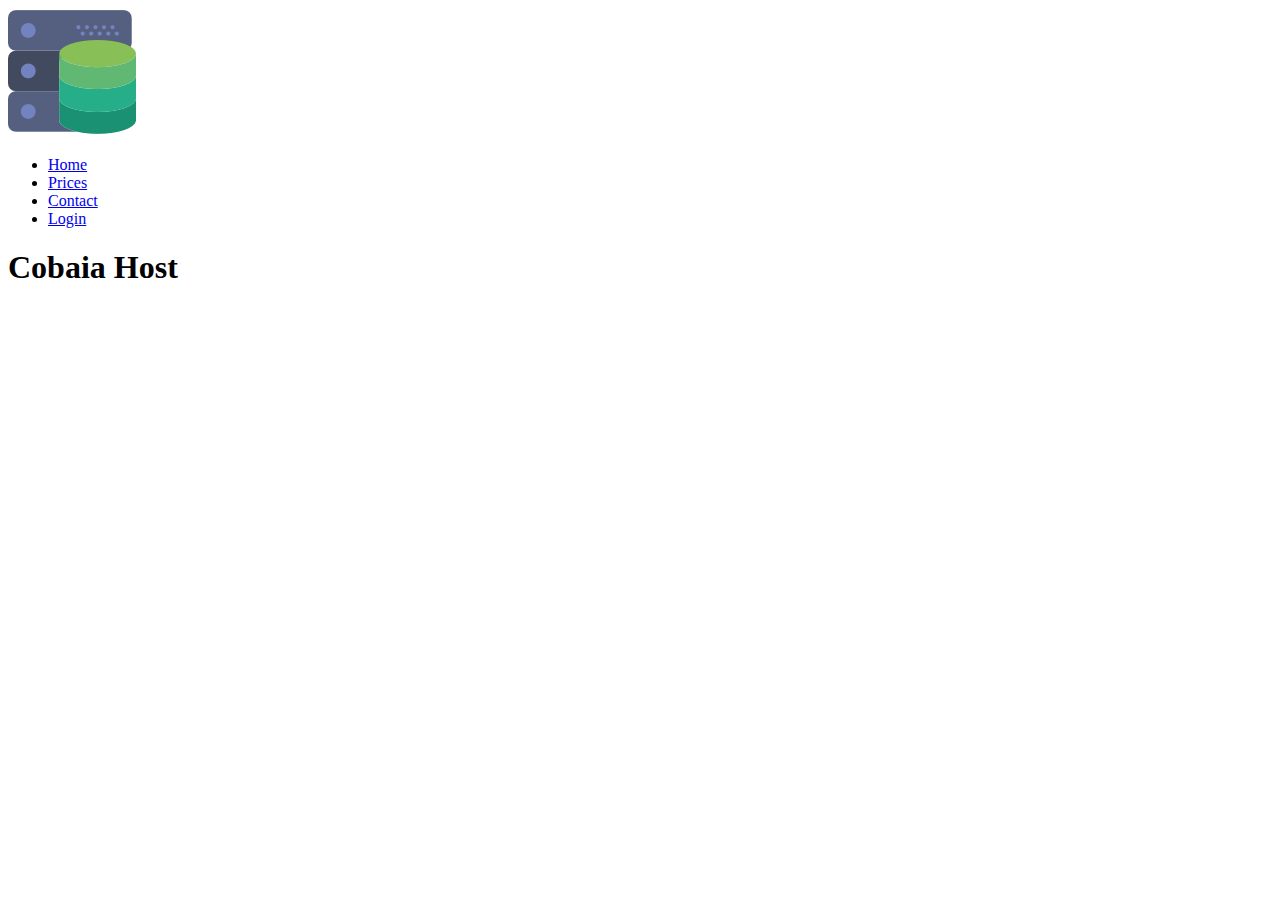
==== html-responsive/project/index.html @ 2829287e "making the project" ====
<!DOCTYPE html>
<html lang="en">
  <head>
    <meta charset="UTF-8" />
    <meta name="viewport" content="width=device-width, initial-scale=1.0" />
    <!-- icons -->
    <link
      rel="stylesheet"
      href="https://cdnjs.cloudflare.com/ajax/libs/font-awesome/6.4.2/css/all.min.css"
      integrity="sha512-z3gLpd7yknf1YoNbCzqRKc4qyor8gaKU1qmn+CShxbuBusANI9QpRohGBreCFkKxLhei6S9CQXFEbbKuqLg0DA=="
      crossorigin="anonymous"
      referrerpolicy="no-referrer"
    />
    <!-- style -->
    <link rel="stylesheet" href="css/style.css" />
    <title>Cobaia Host</title>
  </head>
  <body>
    <div class="container">
      <div class="navbar-container">
        <nav>
          <a href="#">
            <img src="img/cobaia-logo.png" alt="Cobaia Host" />
          </a>
          <ul class="navbar-items">
            <li>
              <a href="#">Home</a>
            </li>
            <li>
              <a href="#">Prices</a>
            </li>
            <li>
              <a href="#">Contact</a>
            </li>
            <li>
              <a href="#" class="default-btn">Login</a>
            </li>
          </ul>
        </nav>
        <main>
          <div class="main-banner">
            <h1>Cobaia Host</h1>
          </div>
        </main>
      </div>
    </div>
  </body>
</html>
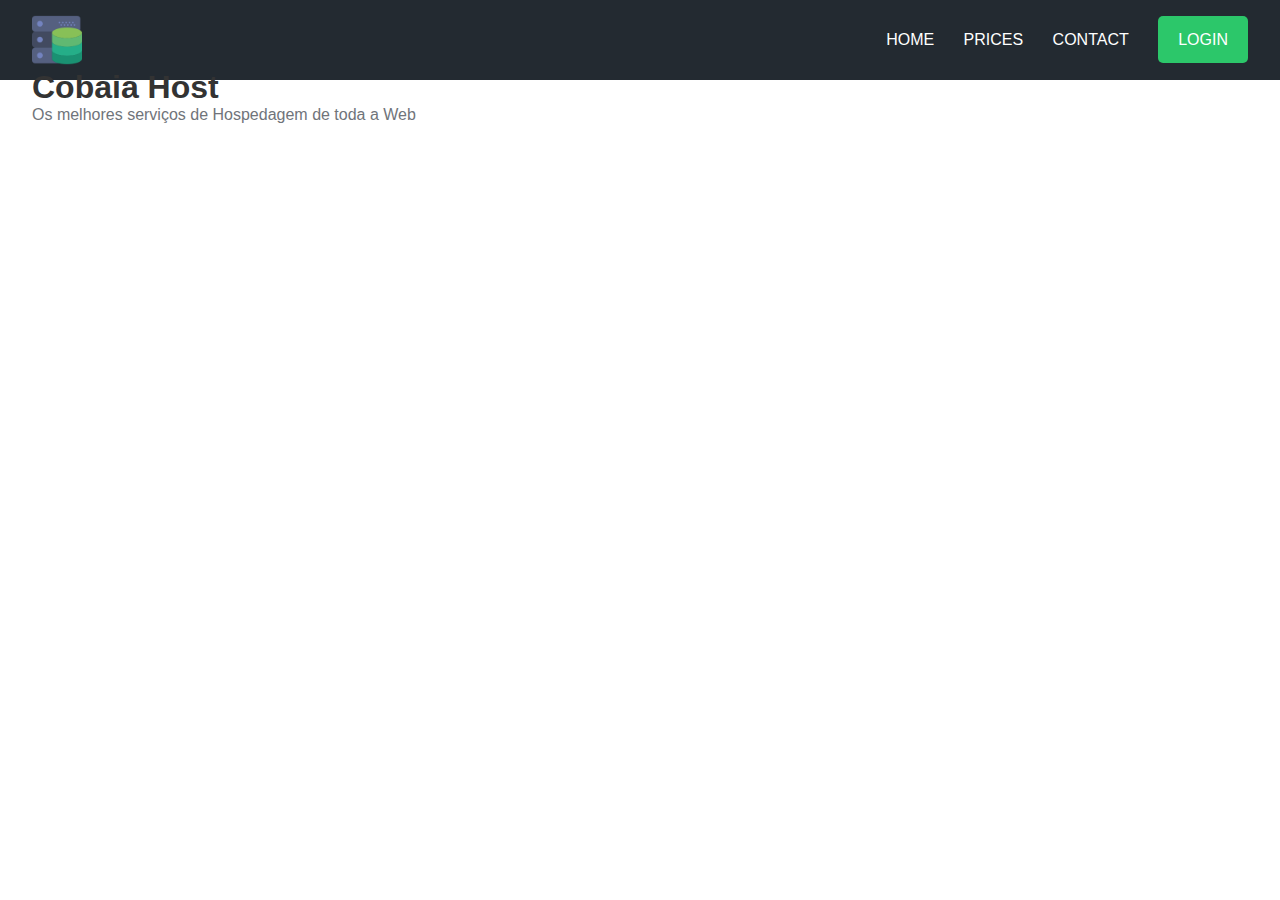
==== commit c28faefe: "Implementing navigation bar and applying initial styles" ====
--- a/html-responsive/project/index.html
+++ b/html-responsive/project/index.html
@@ -20,7 +20,7 @@
       <div class="navbar-container">
         <nav>
           <a href="#">
-            <img src="img/cobaia-logo.png" alt="Cobaia Host" />
+            <img src="img/cobaia-logo.png" class="logo" alt="Cobaia Host" />
           </a>
           <ul class="navbar-items">
             <li>
@@ -40,6 +40,7 @@
         <main>
           <div class="main-banner">
             <h1>Cobaia Host</h1>
+            <p>Os melhores serviços de Hospedagem de toda a Web</p>
           </div>
         </main>
       </div>
--- a/html-responsive/project/css/style.css
+++ b/html-responsive/project/css/style.css
@@ -0,0 +1,70 @@
+/* Geral */
+* {
+  margin: 0;
+  padding: 0;
+  font-family: Helvetica;
+  box-sizing: border-box;
+}
+
+h1,
+h2,
+h3 {
+  color: #333;
+}
+
+p {
+  color: #70747a;
+}
+
+/* Navbar */
+.navbar-container {
+  width: 100%;
+  height: 80px;
+  background-color: #232a31;
+  padding: 0 2rem;
+}
+
+nav {
+  position: relative;
+}
+
+.logo {
+  width: 50px;
+  margin-top: 15px;
+}
+
+.navbar-items {
+  position: absolute;
+  right: 0;
+  height: 80px;
+  line-height: 80px;
+  margin: 0;
+  display: inline-block;
+}
+
+.navbar-items li {
+  display: inline-block;
+  text-transform: uppercase;
+  margin-left: 25px;
+}
+
+.navbar-items a {
+  color: #fff;
+  text-decoration: none;
+  transition: 0.5s;
+}
+
+.navbar-items a:hover {
+  color: #ccc;
+}
+
+.default-btn {
+  padding: 15px 20px;
+  background-color: #2cc76a;
+  border-radius: 5px;
+}
+
+.navbar-items .default-btn:hover {
+  background-color: #22bb5f;
+  color: #fff;
+}
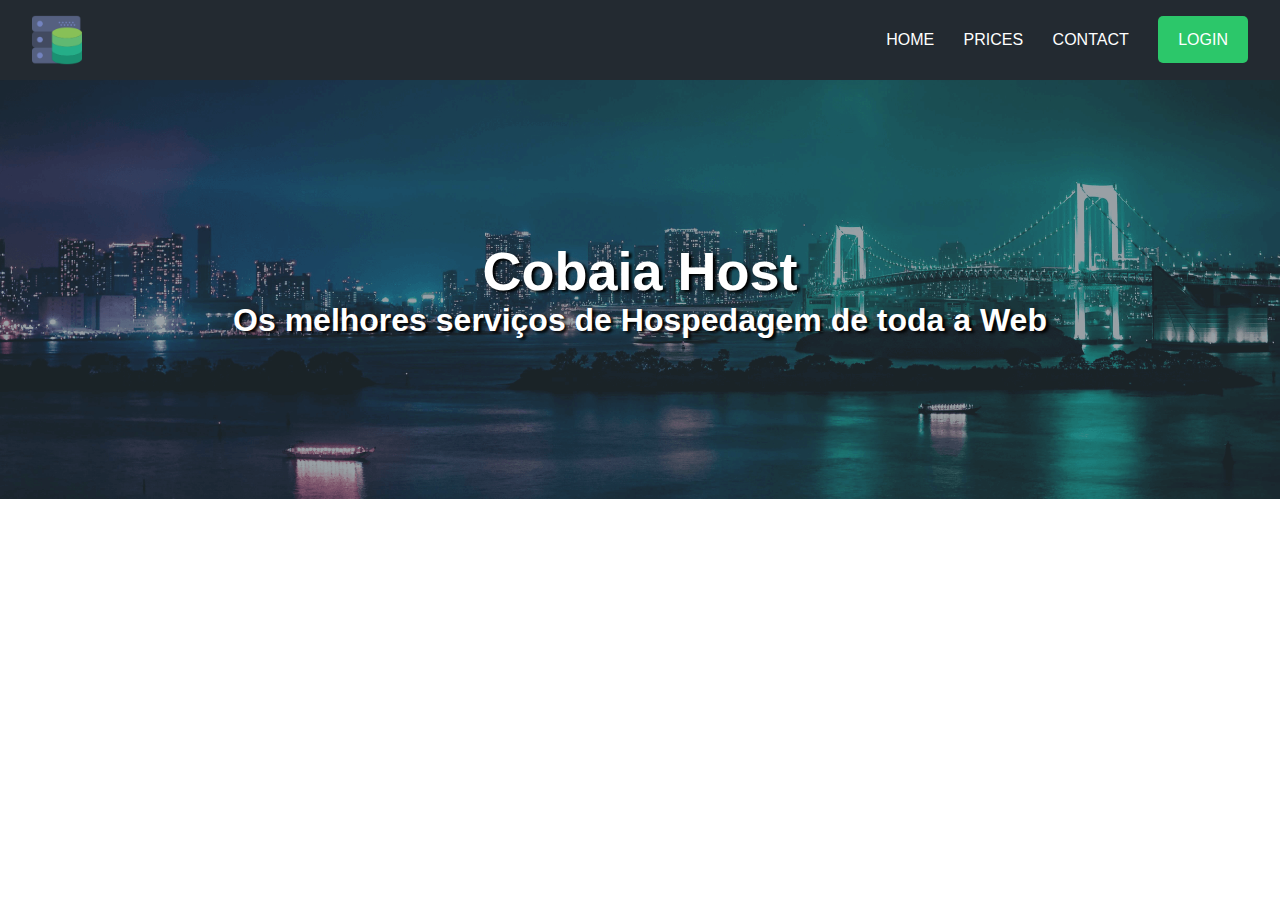
==== commit fa761c5d: "Project responsiveness: finalizing the main banner" ====
--- a/html-responsive/project/index.html
+++ b/html-responsive/project/index.html
@@ -37,13 +37,13 @@
             </li>
           </ul>
         </nav>
-        <main>
-          <div class="main-banner">
-            <h1>Cobaia Host</h1>
-            <p>Os melhores serviços de Hospedagem de toda a Web</p>
-          </div>
-        </main>
       </div>
+      <main>
+        <div class="main-banner">
+          <h1>Cobaia Host</h1>
+          <p>Os melhores serviços de Hospedagem de toda a Web</p>
+        </div>
+      </main>
     </div>
   </body>
 </html>
--- a/html-responsive/project/css/style.css
+++ b/html-responsive/project/css/style.css
@@ -68,3 +68,27 @@
   background-color: #22bb5f;
   color: #fff;
 }
+
+/* main banner */
+.main-banner {
+  background-image: url("../img/mainbanner.png");
+  background-size: cover;
+  background-position: center;
+  padding: 10rem 0;
+}
+
+.main-banner h1,
+.main-banner p {
+  color: #fff;
+  text-align: center;
+  font-weight: bold;
+  text-shadow: #000 3px 2px 3px;
+}
+
+.main-banner h1 {
+  font-size: 54px;
+}
+
+.main-banner p {
+  font-size: 32px;
+}
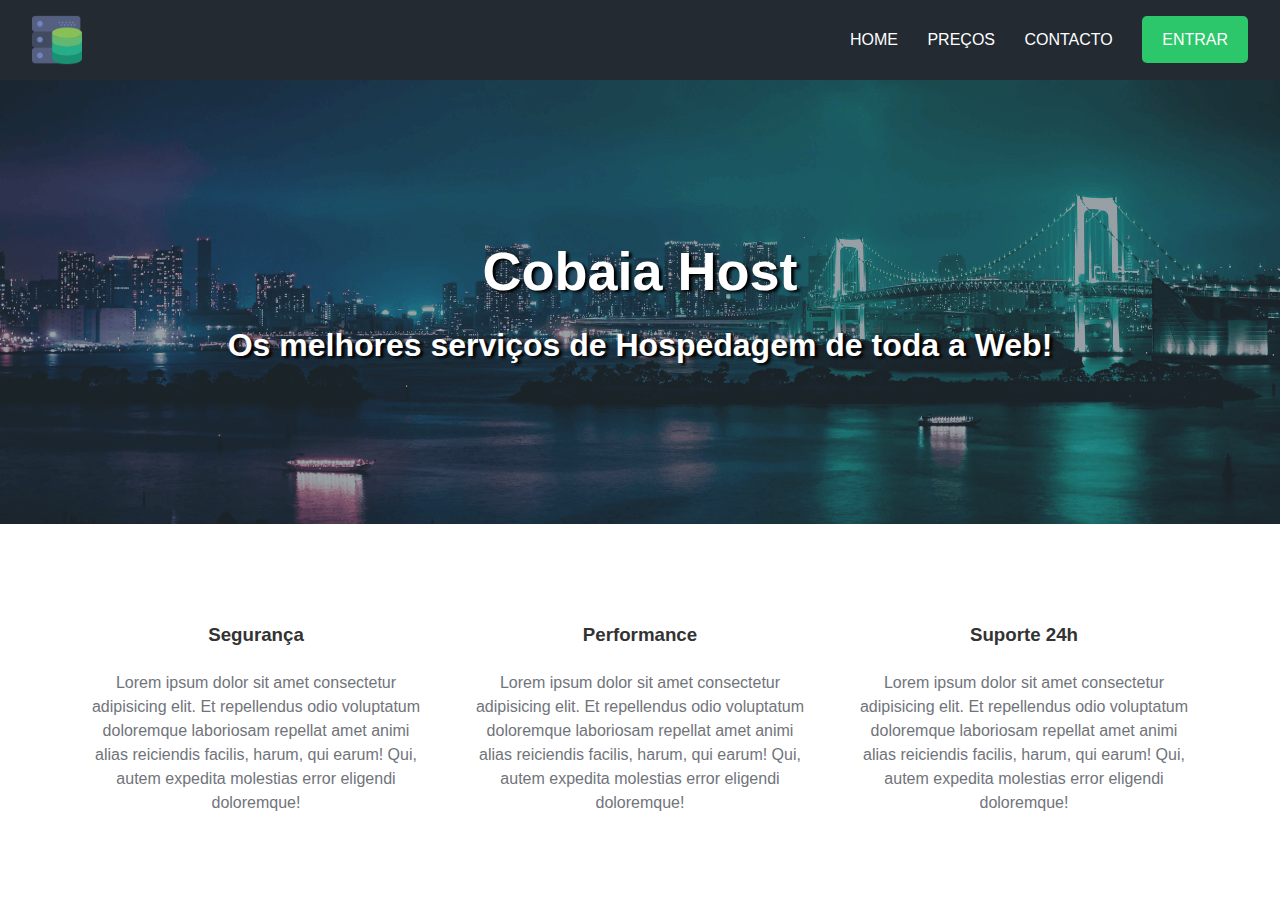
==== commit 44096d67: "Implementing services container" ====
--- a/html-responsive/project/index.html
+++ b/html-responsive/project/index.html
@@ -1,5 +1,5 @@
 <!DOCTYPE html>
-<html lang="en">
+<html lang="pt-br">
   <head>
     <meta charset="UTF-8" />
     <meta name="viewport" content="width=device-width, initial-scale=1.0" />
@@ -27,13 +27,13 @@
               <a href="#">Home</a>
             </li>
             <li>
-              <a href="#">Prices</a>
+              <a href="#">Preços</a>
             </li>
             <li>
-              <a href="#">Contact</a>
+              <a href="#">Contacto</a>
             </li>
             <li>
-              <a href="#" class="default-btn">Login</a>
+              <a href="#" class="default-btn">Entrar</a>
             </li>
           </ul>
         </nav>
@@ -41,8 +41,42 @@
       <main>
         <div class="main-banner">
           <h1>Cobaia Host</h1>
-          <p>Os melhores serviços de Hospedagem de toda a Web</p>
+          <p>Os melhores serviços de Hospedagem de toda a Web!</p>
         </div>
+        <section class="services-container">
+          <ul>
+            <li>
+              <i class="fas fa-shield-alt"></i>
+              <h3>Segurança</h3>
+              <p>
+                Lorem ipsum dolor sit amet consectetur adipisicing elit. Et
+                repellendus odio voluptatum doloremque laboriosam repellat amet
+                animi alias reiciendis facilis, harum, qui earum! Qui, autem
+                expedita molestias error eligendi doloremque!
+              </p>
+            </li>
+            <li>
+              <i class="fas fa-rocket"></i>
+              <h3>Performance</h3>
+              <p>
+                Lorem ipsum dolor sit amet consectetur adipisicing elit. Et
+                repellendus odio voluptatum doloremque laboriosam repellat amet
+                animi alias reiciendis facilis, harum, qui earum! Qui, autem
+                expedita molestias error eligendi doloremque!
+              </p>
+            </li>
+            <li>
+              <i class="fas fa-comments"></i>
+              <h3>Suporte 24h</h3>
+              <p>
+                Lorem ipsum dolor sit amet consectetur adipisicing elit. Et
+                repellendus odio voluptatum doloremque laboriosam repellat amet
+                animi alias reiciendis facilis, harum, qui earum! Qui, autem
+                expedita molestias error eligendi doloremque!
+              </p>
+            </li>
+          </ul>
+        </section>
       </main>
     </div>
   </body>
--- a/html-responsive/project/css/style.css
+++ b/html-responsive/project/css/style.css
@@ -86,9 +86,53 @@
 }
 
 .main-banner h1 {
+  margin-bottom: 25px;
   font-size: 54px;
 }
 
 .main-banner p {
   font-size: 32px;
 }
+
+/* services */
+.services-container {
+  padding: 5rem 0;
+}
+
+.services-container ul {
+  display: flex;
+  width: 90%;
+  margin: 0 auto;
+}
+
+.services-container li {
+  flex: 1 1 200px;
+  list-style: none;
+  text-align: center;
+  padding: 20px;
+}
+
+.services-container h3 {
+  margin-bottom: 25px;
+}
+
+.services-container p {
+  line-height: 24px;
+}
+
+.fas {
+  font-size: 60px;
+  margin-bottom: 15px;
+}
+
+.fa-shield-alt {
+  color: #2cc76a;
+}
+
+.fa-rocket {
+  color: #ef3f29;
+}
+
+.fa-comments {
+  color: #ef8f29;
+}
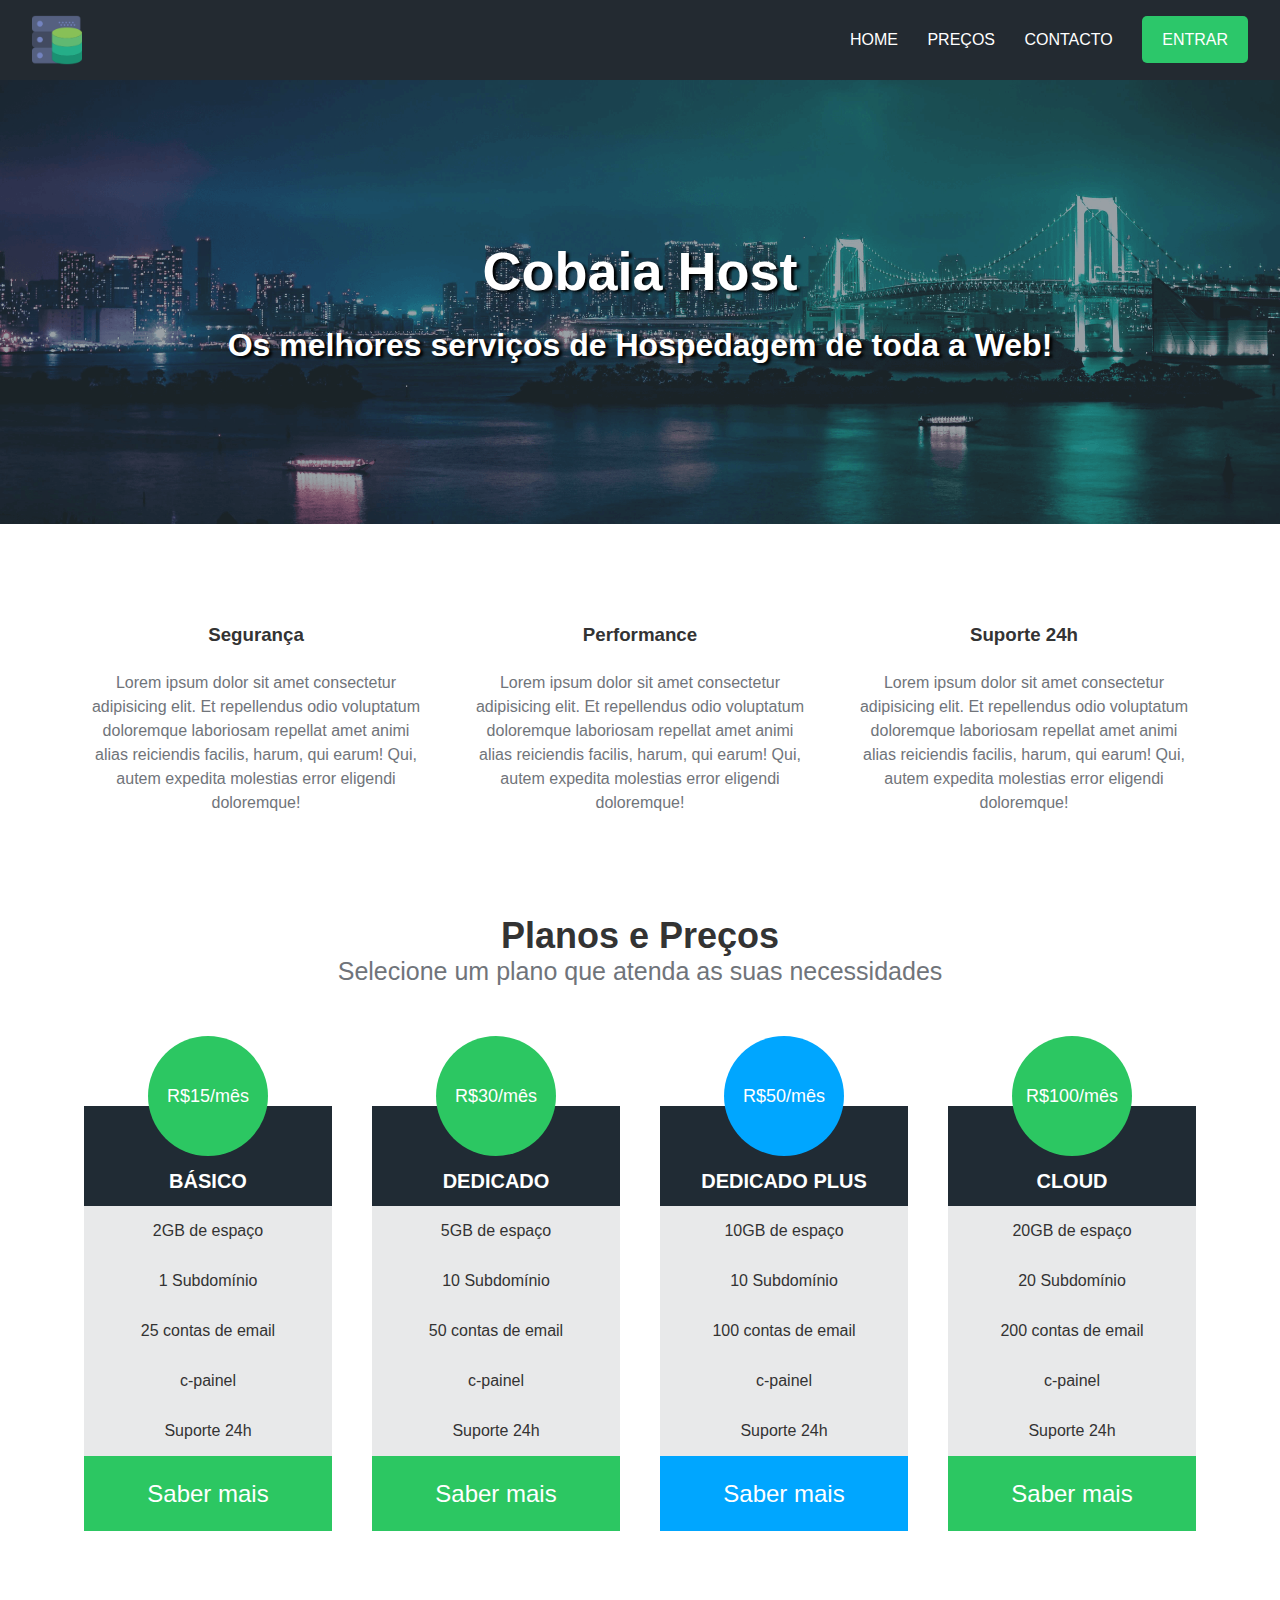
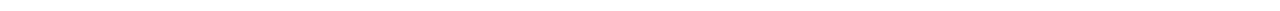
==== commit 9539a4d2: "Implementing prices and plans section" ====
--- a/html-responsive/project/index.html
+++ b/html-responsive/project/index.html
@@ -77,6 +77,60 @@
             </li>
           </ul>
         </section>
+        <section class="pricing-container">
+          <h2>Planos e Preços</h2>
+          <p>Selecione um plano que atenda as suas necessidades</p>
+          <div class="plans-container">
+            <div class="plan">
+              <ul>
+                <li class="price">R$15/mês</li>
+                <li class="plan-name">Básico</li>
+                <li>2GB de espaço</li>
+                <li>1 Subdomínio</li>
+                <li>25 contas de email</li>
+                <li>c-painel</li>
+                <li>Suporte 24h</li>
+                <li class="plan-btn">Saber mais</li>
+              </ul>
+            </div>
+            <div class="plan">
+              <ul>
+                <li class="price">R$30/mês</li>
+                <li class="plan-name">Dedicado</li>
+                <li>5GB de espaço</li>
+                <li>10 Subdomínio</li>
+                <li>50 contas de email</li>
+                <li>c-painel</li>
+                <li>Suporte 24h</li>
+                <li class="plan-btn">Saber mais</li>
+              </ul>
+            </div>
+            <div class="plan">
+              <ul>
+                <li class="price recommended">R$50/mês</li>
+                <li class="plan-name">DEdicado Plus</li>
+                <li>10GB de espaço</li>
+                <li>10 Subdomínio</li>
+                <li>100 contas de email</li>
+                <li>c-painel</li>
+                <li>Suporte 24h</li>
+                <li class="plan-btn recommended">Saber mais</li>
+              </ul>
+            </div>
+            <div class="plan">
+              <ul>
+                <li class="price">R$100/mês</li>
+                <li class="plan-name">Cloud</li>
+                <li>20GB de espaço</li>
+                <li>20 Subdomínio</li>
+                <li>200 contas de email</li>
+                <li>c-painel</li>
+                <li>Suporte 24h</li>
+                <li class="plan-btn">Saber mais</li>
+              </ul>
+            </div>
+          </div>
+        </section>
       </main>
     </div>
   </body>
--- a/html-responsive/project/css/style.css
+++ b/html-responsive/project/css/style.css
@@ -136,3 +136,77 @@
 .fa-comments {
   color: #ef8f29;
 }
+
+/* prices and plans */
+.pricing-container {
+  padding-bottom: 5rem;
+  text-align: center;
+}
+
+.pricing-container h2 {
+  font-size: 36px;
+}
+
+.pricing-container p {
+  font-size: 25px;
+}
+
+.plans-container {
+  display: flex;
+  justify-content: space-between;
+  width: 90%;
+  margin: 50px auto 0;
+}
+
+.plan {
+  flex: 1;
+  max-width: 275px;
+  margin: 0 20px;
+}
+
+.plan ul {
+  padding: 0;
+}
+
+.plan li {
+  list-style: none;
+  height: 50px;
+  line-height: 50px;
+  background-color: #e8e9ea;
+  color: #333;
+}
+
+.plan .price {
+  width: 120px;
+  height: 120px;
+  border-radius: 50%;
+  background-color: #2cc762;
+  color: #fff;
+  text-align: center;
+  line-height: 120px;
+  margin: 0 auto -50px;
+  font-size: 18px;
+  position: relative;
+}
+
+.plan .plan-name {
+  text-transform: uppercase;
+  font-size: 20px;
+  font-weight: bold;
+  color: #fff;
+  background-color: #202b34;
+  padding: 50px 0;
+}
+
+.plan .plan-btn {
+  background-color: #2cc762;
+  color: #fff;
+  font-size: 24px;
+  height: 75px;
+  line-height: 75px;
+  cursor: pointer;
+}
+
+.plan .recommended {
+  background-color: rgb(0, 166, 255);
+}
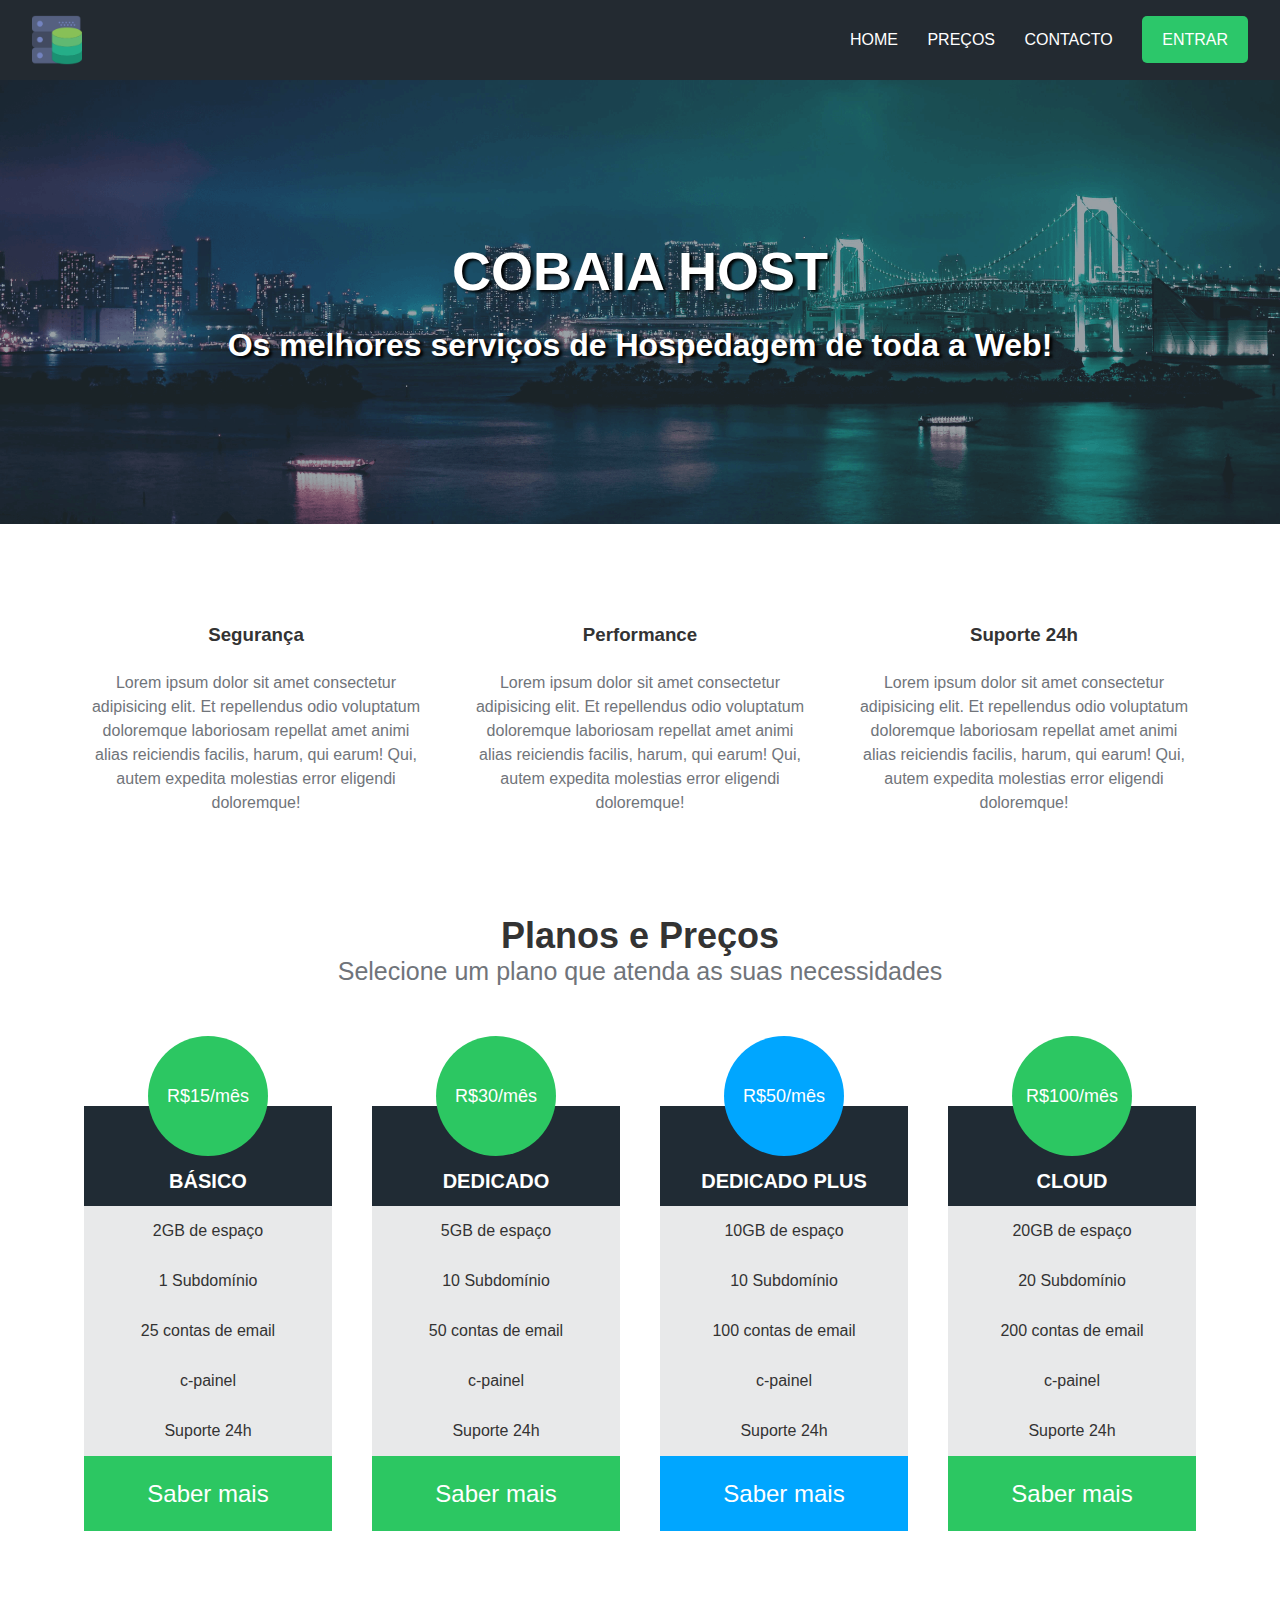
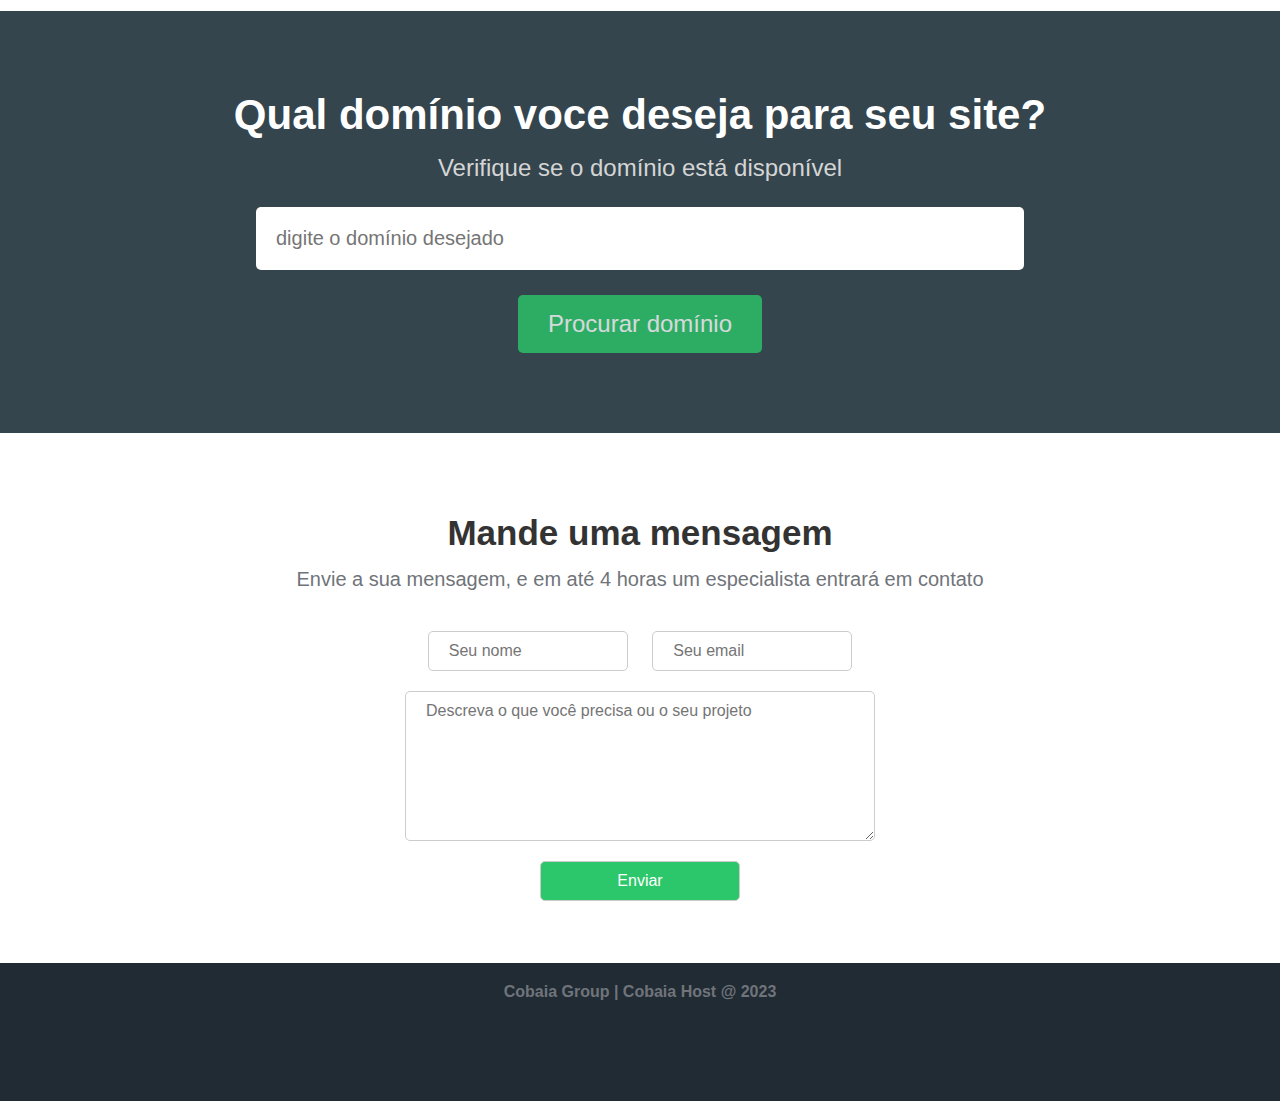
==== commit 32c535f8: "Project responsiveness: Implementing contact area and footer" ====
--- a/html-responsive/project/index.html
+++ b/html-responsive/project/index.html
@@ -131,7 +131,45 @@
             </div>
           </div>
         </section>
+        <section class="searchdomain-container">
+          <h2>Qual domínio voce deseja para seu site?</h2>
+          <p>Verifique se o domínio está disponível</p>
+          <form>
+            <input
+              type="text"
+              name="domain"
+              id="domain"
+              placeholder="digite o domínio desejado"
+            />
+            <input type="submit" value="Procurar domínio" />
+          </form>
+        </section>
+        <section class="contact-container">
+          <h2>Mande uma mensagem</h2>
+          <p>
+            Envie a sua mensagem, e em até 4 horas um especialista entrará em
+            contato
+          </p>
+          <form>
+            <input type="text" name="name" id="name" placeholder="Seu nome" />
+            <input
+              type="email"
+              name="email"
+              id="email"
+              placeholder="Seu email"
+            />
+            <textarea
+              name="message"
+              id="message"
+              placeholder="Descreva o que você precisa ou o seu projeto"
+            ></textarea>
+            <input type="submit" value="Enviar" />
+          </form>
+        </section>
       </main>
+      <footer>
+        <p>Cobaia Group | Cobaia Host @ 2023</p>
+      </footer>
     </div>
   </body>
 </html>
--- a/html-responsive/project/css/style.css
+++ b/html-responsive/project/css/style.css
@@ -88,6 +88,7 @@
 .main-banner h1 {
   margin-bottom: 25px;
   font-size: 54px;
+  text-transform: uppercase;
 }
 
 .main-banner p {
@@ -210,3 +211,100 @@
 .plan .recommended {
   background-color: rgb(0, 166, 255);
 }
+
+/* Search domain */
+
+.searchdomain-container {
+  background-color: #34454e;
+  text-align: center;
+  padding: 5rem 0;
+}
+
+.searchdomain-container h2 {
+  color: #fff;
+  font-size: 42px;
+  margin-bottom: 15px;
+}
+
+.searchdomain-container p {
+  color: #d5d5d5;
+  font-size: 24px;
+  margin-bottom: 25px;
+}
+
+.searchdomain-container input {
+  display: block;
+  border: none;
+  border-radius: 5px;
+  margin: 0 auto;
+}
+
+.searchdomain-container input[type="text"] {
+  width: 60%;
+  padding: 20px;
+  font-size: 20px;
+  margin-bottom: 25px;
+}
+
+.searchdomain-container input[type="submit"] {
+  background-color: #2cc76a;
+  padding: 15px 30px;
+  color: #fff;
+  font-size: 24px;
+  cursor: pointer;
+  opacity: 0.8;
+}
+
+.searchdomain-container input[type="submit"]:hover {
+  opacity: 1;
+}
+
+/* contact form */
+.contact-container {
+  text-align: center;
+  padding: 5rem 0 2rem 0;
+}
+
+.contact-container h2 {
+  font-size: 35px;
+  margin-bottom: 15px;
+}
+
+.contact-container p {
+  font-size: 20px;
+  margin-bottom: 40px;
+}
+
+.contact-container input,
+.contact-container textarea {
+  width: 200px;
+  padding: 10px 20px;
+  font-size: 16px;
+  border-radius: 5px;
+  border: 1px solid #ccc;
+  margin: 0 10px 20px;
+}
+
+.contact-container textarea {
+  display: block;
+  margin: 0 auto 20px;
+  width: 470px;
+  height: 150px;
+}
+
+.contact-container input[type="submit"] {
+  display: block;
+  margin: 0 auto;
+  background-color: #2cc76a;
+  color: #fff;
+  cursor: pointer;
+}
+
+/* footer */
+footer {
+  text-align: center;
+  font-weight: bold;
+  padding: 20px 0 100px;
+  background-color: #202b34;
+  margin-top: 30px;
+}
